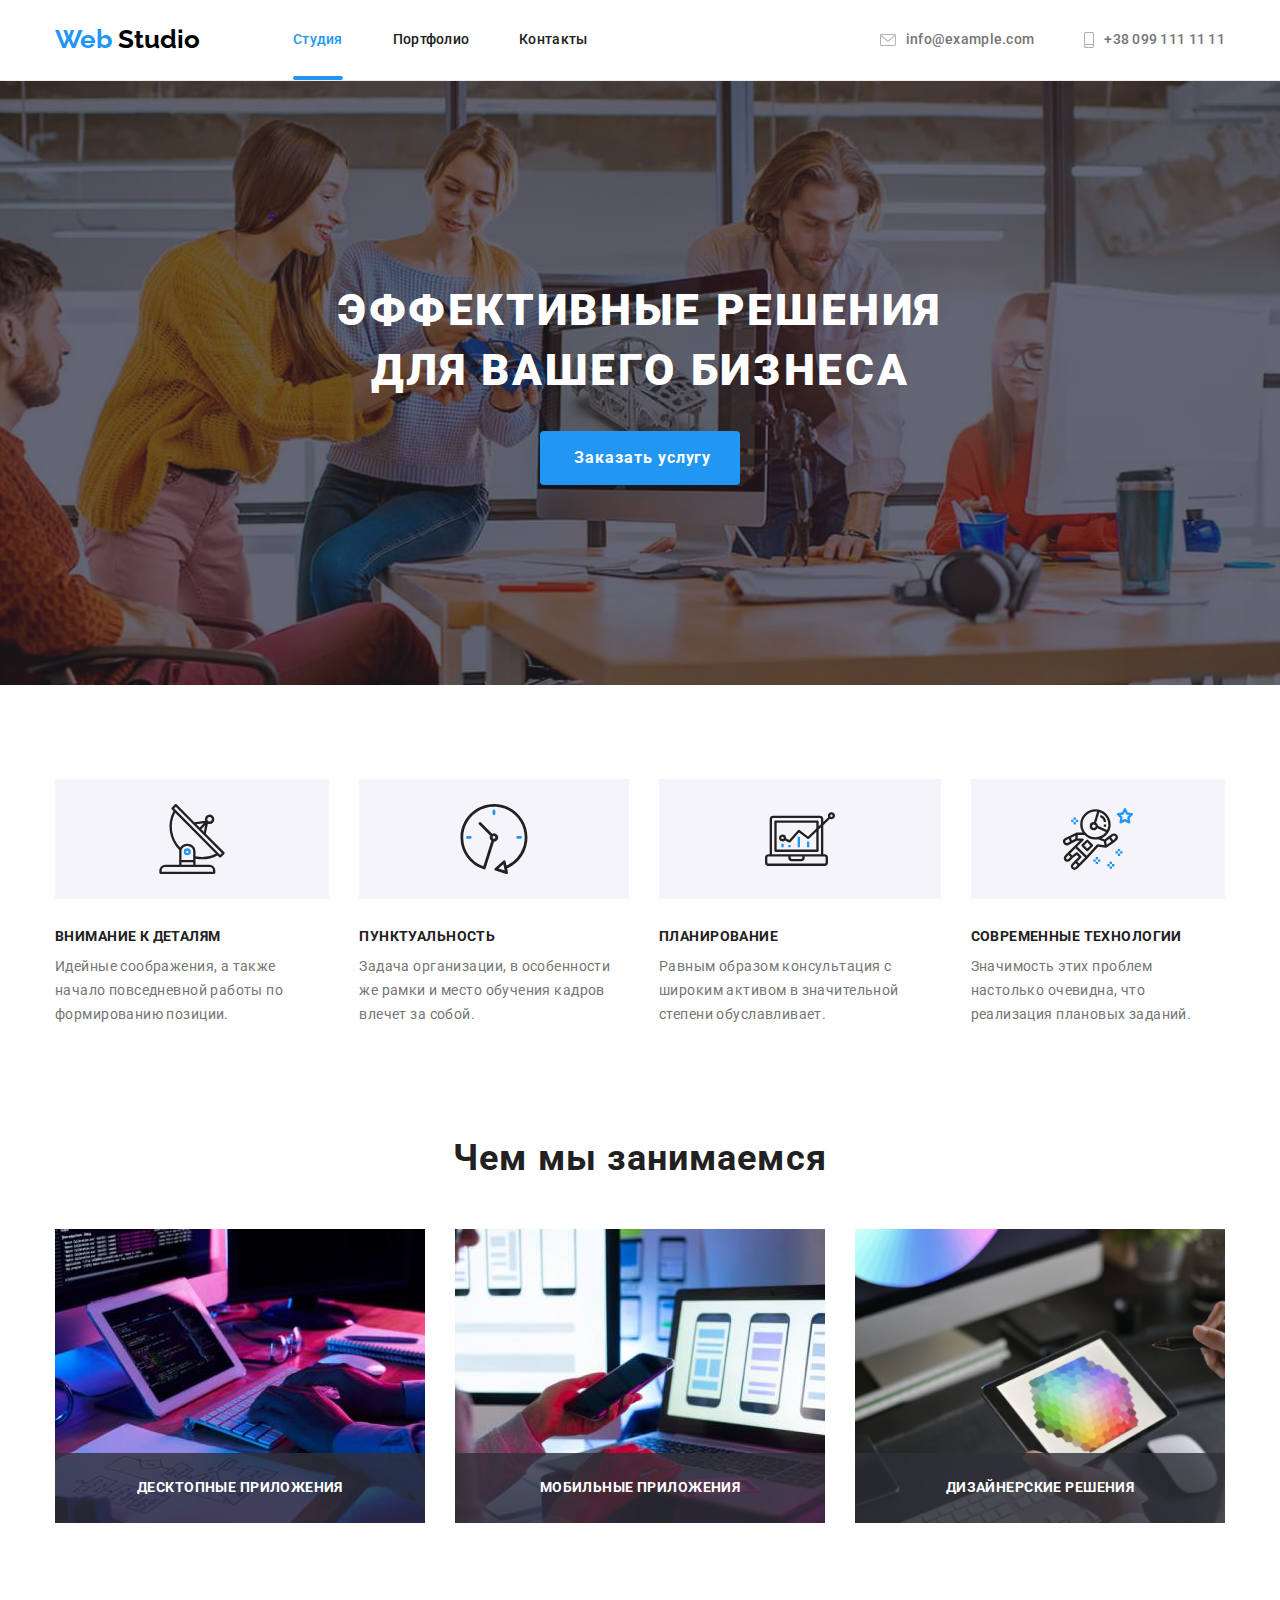
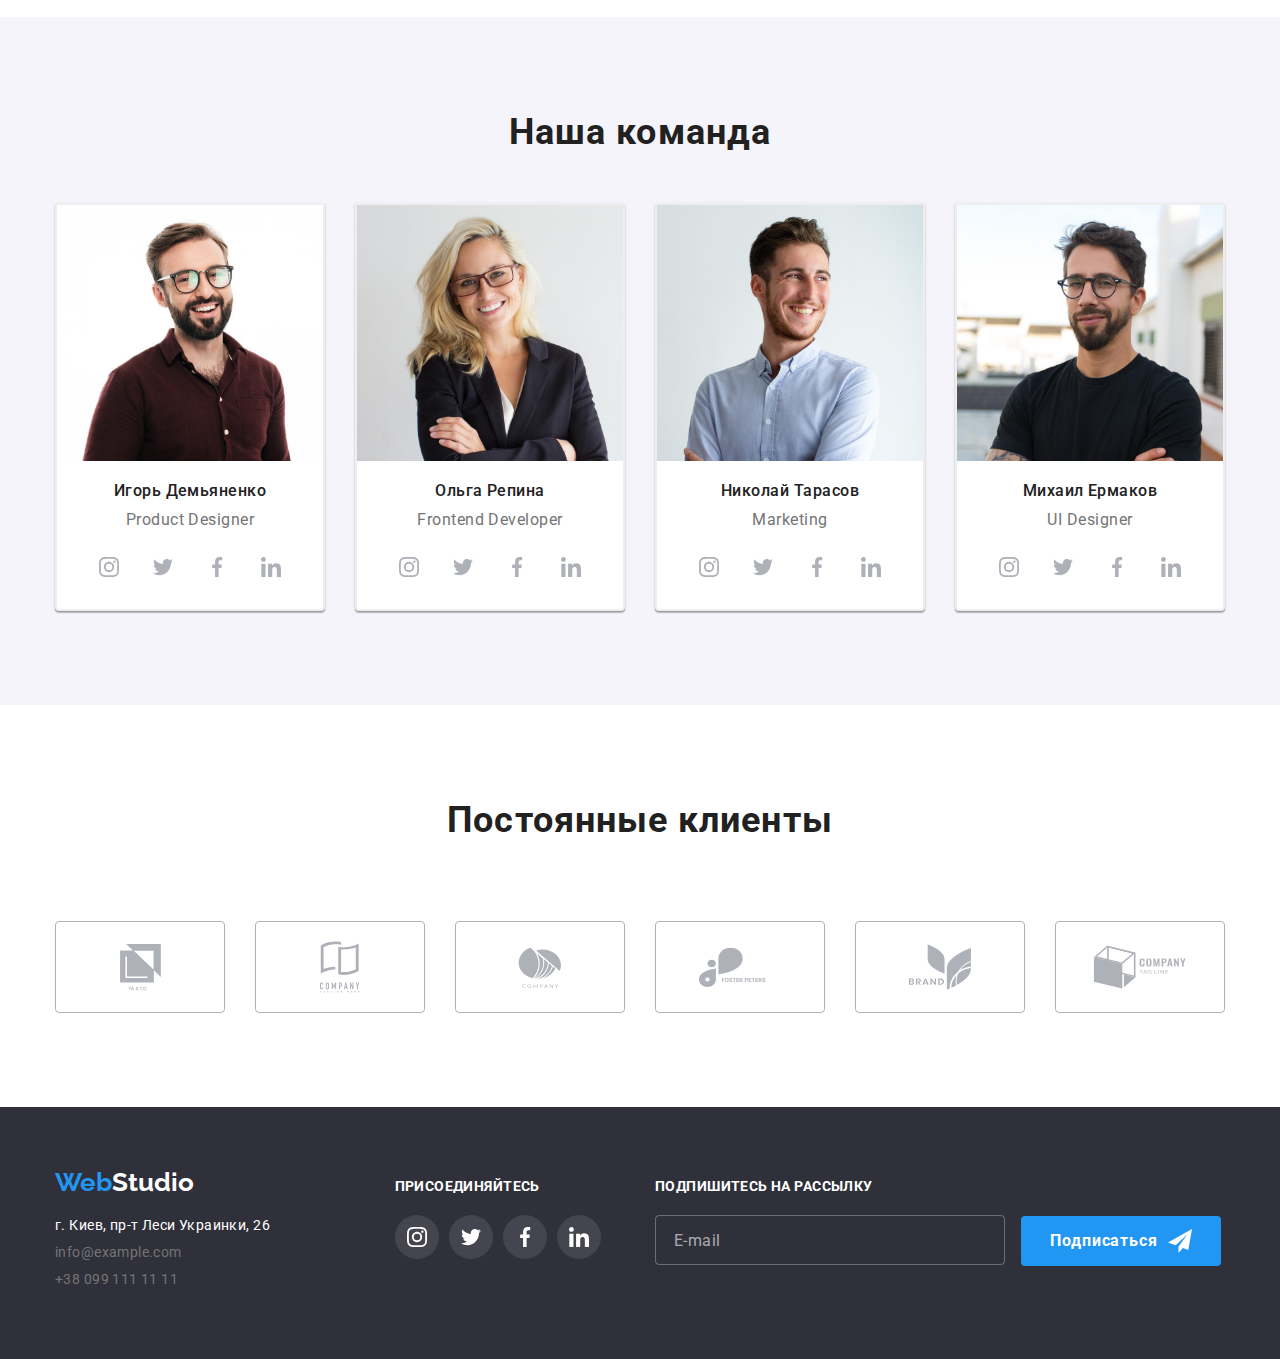
==== index.html @ f2a445c8 "подписка" ====
<!DOCTYPE html>
<html lang="ru">
<head>
    <meta charset="UTF-8">
    <meta http-equiv="X-UA-Compatible" content="IE=edge">
    <meta name="viewport" content="width=device-width, initial-scale=1.0">
    <title>WebStudiо</title>
    <link href="https://fonts.googleapis.com/css2?family=Raleway:wght@700&family=Roboto:wght@400;500;700;900&display=swap"
    rel="stylesheet">
    <link rel="stylesheet" href="https://cdnjs.cloudflare.com/ajax/libs/modern-normalize/1.0.0/modern-normalize.min.css">
    <link rel="stylesheet" href="css/style.css">
</head>

<body>
  <!--шапка сторінки--> 
    <header>
        <div class="container logo-nav">
            <a class="logo" href="index.html">Web <span class="logo-header">Studio</span></a>
            <!--навігація на інші сторінки-->
            <div class="nav header">
                <ul class="site-nav">
                    <li class="item"><a href="index.html" class="link-nav link current">Студия</a></li> 
                    <li class="item"><a href="portfolio.html" class="link-nav link">Портфолио</a></li> 
                    <li class="item"><a href="Контакты" class="link-nav link ">Контакты</a></li> 
                </ul>
            </div>
            <div class="contact-header">
                <ul class="site-nav contact-header">
                    <li class="item-contact"><a class="link-contact" href="mailto:info@example.com" >
                        <svg class="icon-envelope" width="16" height="12">
                            <use class="envelope" href="./images/icons.svg#icon-envelope"></use>
                        </svg>
                        info@example.com</a></li>
                    <li class="item-contact"><a class="link-contact" href="tel:+380991111111">
                        <svg class="icon-smartphone" width="10" height="16">
                            <use href="./images/icons.svg#icon-smartphone"></use>
                        </svg>+38 099 111 11 11</a></li>
                </ul>
            </div>
        </div>
  </header> 
  <!--унікальний контент-->
  <main>
        <section class="main">
            <div class="container">
                <h1 class="title">Эффективные решения для вашего бизнеса</h1>
                <button data-modal-open type="button" class="stydio-button pointer">Заказать услугу</button>
            </div>
                        
        </section> 
        <!--особливості компанії-->
        <section class="peculiarity-section">
            <div class="container" >
                <h2 hidden>скрытый заголовок</h2>
                <ul class="list">
                    <li class="list-item antena">
                        <h3 class="peculiarity">Внимание к деталям</h3>
                        <p class="about-peculiarity">Идейные соображения, а также начало повседневной работы по формированию позиции.
                        </p>
                    </li>
                    <li class="list-item clock">
                        <h3 class="peculiarity">Пунктуальность</h3>
                        <p class="about-peculiarity">Задача организации, в особенности же рамки и место обучения кадров влечет за собой.
                        </p>
                    </li>
                    <li class="list-item diagram">
                        <h3 class="peculiarity">Планирование</h3>
                        <p class="about-peculiarity">Равным образом консультация с широким активом в значительной степени обуславливает.
                        </p>
                    </li>
                    <li class="list-item">
                        <h3 class="peculiarity astronaut"> Современные технологии</h3>
                        <p class="about-peculiarity">Значимость этих проблем настолько очевидна, что реализация плановых заданий.</p>
                    </li>
                </ul>
            </div>
            
        </section>
        <section class="visualization-section">
            <div class="container">
                <h2 class="main-title">Чем мы занимаемся</h2>
                <ul class="visualization">
                    <li class="visualization-item"><img src="images/1.jpg" alt="Мужчина набирает код на клавиатуре" width="350">
                        <div class="visualization-item-text">
                            <p class="vit">десктопные приложения</p>
                        </div>
                    </li>
                    <li class="visualization-item"><img src="images/2.jpg" alt="Женщина тестирует мобильное приложение" width="350">
                        <div class="visualization-item-text">
                            <p class="vit">мобильные приложения</p>
                        </div>
                    </li>
                    <li class="visualization-item"><img src="images/3.png" alt="Палитра цветов на планшете" width="350">
                        <div class="visualization-item-text">
                            <p class="vit">дизайнерские решения</p>
                        </div>
                    </li>
                </ul>
            </div>
            
        </section>
        <!--інфо про команду-->
            <section class="user">
                <div class="container">
                    <h2 class="main-title">Наша команда</h2>
                    <ul class="user-block">
                        <li class="user-item">
                            <img src="images/4.jpg" alt="foto Игоря Демьяненко" width="270">
                            <div class="studio-card">
                                <h3>Игорь Демьяненко</h3>
                                <p>Product Designer</p>

                                <ul class="social-icons">
                                    <li class="social-icons-item">
                                        <a href="" class="social-icons-link" target="_blank" rel="noopener noreferrer">
                                            <svg class="icon">
                                                <use href="./images/icons.svg#icon-instagram"></use>
                                            </svg>
                                        </a>
                                    </li>
                                    <li class="social-icons-item">
                                        <a href="" class="social-icons-link" target="_blank" rel="noopener noreferrer">
                                            <svg class="icon">
                                                <use href="./images/icons.svg#icon-twitter"></use>
                                            </svg>
                                        </a>
                                    </li>
                                    <li class="social-icons-item">
                                        <a href="" class="social-icons-link" target="_blank" rel="noopener noreferrer">
                                            <svg class="icon">
                                                <use href="./images/icons.svg#icon-facebook"></use>
                                            </svg>
                                        </a>
                                    </li>
                                    <li class="social-icons-item">
                                        <a href="" class="social-icons-link" target="_blank" rel="noopener noreferrer">
                                            <svg class="icon">
                                                <use href="./images/icons.svg#icon-linkedin"></use>
                                            </svg>
                                        </a>
                                    </li>
                                </ul>


                            </div>
                    
                        </li>
                        <li class="user-item">
                            <img src="images/5.jpg" alt="foto Ольги Репиной" width="270">
                            <div class="studio-card">
                                <h3>Ольга Репина</h3>
                                <p>Frontend Developer</p>
                                <ul class="social-icons">
                                    <li class="social-icons-item">
                                        <a href="" class="social-icons-link" target="_blank" rel="noopener noreferrer">
                                            <svg class="icon">
                                                <use href="./images/icons.svg#icon-instagram"></use>
                                            </svg>
                                        </a>
                                    </li>
                                    <li class="social-icons-item">
                                        <a href="" class="social-icons-link" target="_blank" rel="noopener noreferrer">
                                            <svg class="icon">
                                                <use href="./images/icons.svg#icon-twitter"></use>
                                            </svg>
                                        </a>
                                    </li>
                                    <li class="social-icons-item">
                                        <a href="" class="social-icons-link" target="_blank" rel="noopener noreferrer">
                                            <svg class="icon">
                                                <use href="./images/icons.svg#icon-facebook"></use>
                                            </svg>
                                        </a>
                                    </li>
                                    <li class="social-icons-item">
                                        <a href="" class="social-icons-link" target="_blank" rel="noopener noreferrer">
                                            <svg class="icon">
                                                <use href="./images/icons.svg#icon-linkedin"></use>
                                            </svg>
                                        </a>
                                    </li>
                                </ul>
                            </div>
                    
                        </li>
                        <li class="user-item">
                            <img src="images/6.jpg" alt="foto Николая Тарасова" width="270">
                            <div class="studio-card">
                                <h3>Николай Тарасов</h3>
                                <p>Marketing</p>
                                <ul class="social-icons">
                                    <li class="social-icons-item">
                                        <a href="" class="social-icons-link" target="_blank" rel="noopener noreferrer">
                                            <svg class="icon">
                                                <use href="./images/icons.svg#icon-instagram"></use>
                                            </svg>
                                        </a>
                                    </li>
                                    <li class="social-icons-item">
                                        <a href="" class="social-icons-link" target="_blank" rel="noopener noreferrer">
                                            <svg class="icon">
                                                <use href="./images/icons.svg#icon-twitter"></use>
                                            </svg>
                                        </a>
                                    </li>
                                    <li class="social-icons-item">
                                        <a href="" class="social-icons-link" target="_blank" rel="noopener noreferrer">
                                            <svg class="icon">
                                                <use href="./images/icons.svg#icon-facebook"></use>
                                            </svg>
                                        </a>
                                    </li>
                                    <li class="social-icons-item">
                                        <a href="" class="social-icons-link" target="_blank" rel="noopener noreferrer">
                                            <svg class="icon">
                                                <use href="./images/icons.svg#icon-linkedin"></use>
                                            </svg>
                                        </a>
                                    </li>
                                </ul>
                            </div>
                    
                        </li>
                        <li class="user-item">
                            <img src="images/7.jpg" alt="foto Михаила Ермакова" width="270">
                            <div class="studio-card">
                                <h3>Михаил Ермаков</h3>
                                <p>UI Designer</p>
                                <ul class="social-icons">
                                    <li class="social-icons-item">
                                        <a href="" class="social-icons-link" target="_blank" rel="noopener noreferrer">
                                            <svg class="icon">
                                                <use href="./images/icons.svg#icon-instagram"></use>
                                            </svg>
                                        </a>
                                    </li>
                                    <li class="social-icons-item">
                                        <a href="" class="social-icons-link" target="_blank" rel="noopener noreferrer">
                                            <svg class="icon">
                                                <use href="./images/icons.svg#icon-twitter"></use>
                                            </svg>
                                        </a>
                                    </li>
                                    <li class="social-icons-item">
                                        <a href="" class="social-icons-link" target="_blank" rel="noopener noreferrer">
                                            <svg class="icon">
                                                <use href="./images/icons.svg#icon-facebook"></use>
                                            </svg>
                                        </a>
                                    </li>
                                    <li class="social-icons-item">
                                        <a href="" class="social-icons-link" target="_blank" rel="noopener noreferrer">
                                            <svg class="icon">
                                                <use href="./images/icons.svg#icon-linkedin"></use>
                                            </svg>
                                        </a>
                                    </li>
                                </ul>
                            </div>
                    
                        </li>
                    </ul>
                </div>
                    
            </section>
            <section class="client">
                <div class="container">
                    <h2 class="main-title">Постоянные клиенты</h2>
                    <ul class="company">
                        <li class="company-item">
                            <a href="" class="company-link" target="_blank" rel="noopener noreferrer">
                                <svg class="client-icon" width="41px" height="46.7px" >
                                    <use class="company-icon" href="./images/icons.svg#icon-yaco"></use>
                                </svg>
                            </a>
                        </li>
                        <li class="company-item">
                            <a class="company-link" href="" target="_blank" rel="noopener noreferrer">
                                <svg class="client-icon" width="40px" height="52px">
                                    <use class="company-icon" href="./images/icons.svg#icon-tagline-here"></use>
                                </svg>
                            </a>
                        </li>
                        <li class="company-item">
                            <a class="company-link"  href="" target="_blank" rel="noopener noreferrer">
                                <svg class="client-icon" width="43.46px" height="41.18px">
                                    <use class="company-icon" href="./images/icons.svg#icon-company"></use>
                                </svg>
                            </a>
                        </li>
                        <li class="company-item">
                            <a class="company-link" href="" target="_blank" rel="noopener noreferrer">
                                <svg class="client-icon" width="84.44px" height="40.62px">
                                    <use class="company-icon"  href="./images/icons.svg#icon-foster-peters"></use>
                                </svg>
                            </a>
                        </li>
                        <li class="company-item">
                            <a class="company-link" href="" target="_blank" rel="noopener noreferrer">
                                <svg class="client-icon" width="62.54px" height="60px">
                                    <use class="company-icon" href="./images/icons.svg#icon-brand"></use>
                                </svg>
                            </a>
                        </li>
                        <li class="company-item">
                            <a class="company-link" href="" target="_blank" rel="noopener noreferrer">
                                <svg class="client-icon" width="93.79px" height="43.93px">
                                    <use class="company-icon" href="./images/icons.svg#icon-tagline"></use>
                                </svg>
                            </a>
                        </li>
                    </ul>
                </div>
            </section>
    </main>
  <!--підвал-->
    <footer>  
        <div class="container footer">
            <div class="card-footer">
                <a class="logo-basement" href="index.html">Web<span class="logo-footer">Studio</span></a>
                  <address class="site-nav">
                    <div class="adress">
                        <p class="link-footer link-adress">г. Киев, пр-т Леси Украинки, 26</p>
                        <ul class="footer-contact">
                            <li class="contact"><a class="link-footer" href="mailto:info@example.com">info@example.com</a></li>
                            <li class="contact"><a class="link-footer" href="tel:+380991111111">+38 099 111 11 11</a></li>
                         </ul>
                    </div>

                </address>
            </div>
                
                <div class="social">
                    <p class="footer-list">Присоединяйтесь</p>
                    <ul class="social-icons-footer">
                        <li class="social-icons-footer">
                            <a href="" class="social-icons-link-footer" target="_blank" rel="noopener noreferrer">
                                <svg class="icon-footer">
                                    <use href="./images/icons.svg#icon-instagram"></use>
                                </svg>
                            </a>
                        </li>
                        <li class="social-icons-footer">
                            <a href="" class="social-icons-link-footer" target="_blank" rel="noopener noreferrer">
                                <svg class="icon-footer">
                                    <use href="./images/icons.svg#icon-twitter"></use>
                                </svg>
                            </a>
                        </li>
                        <li class="social-icons-footer">
                            <a href="" class="social-icons-link-footer" target="_blank" rel="noopener noreferrer">
                                <svg class="icon-footer">
                                    <use href="./images/icons.svg#icon-facebook"></use>
                                </svg>
                            </a>
                        </li>
                        <li class="social-icons-footer">
                            <a href="" class="social-icons-link-footer" target="_blank" rel="noopener noreferrer">
                                <svg class="icon-footer">
                                    <use href="./images/icons.svg#icon-linkedin"></use>
                                </svg>
                            </a>
                        </li>
                    </ul>
                </div>
                <div class="subscription">
                    <form class="footer-form">
                        <p class="footer-list">Подпишитесь на рассылку</p>
                        <label class="footer-label label">
                            <input class="footer-input" type="email" name="email" placeholder="E-mail">
                        </label>
                        <button class="footer-submit-btn btn" type="submit">Подписаться
                            <svg class="footer-icon-send" width="24px" height="24px">
                                <use href="./images/icons.svg#icon-send"></use>
                            </svg>
                        </button>
                    </form>
                </div>
        </div>
  </footer>
    <div class="backdrop is-hidden" data-modal>
        <div class="modal">
            <button class="modal-close-btn" type="button" data-modal-close>
                <svg class="close-icon" width="11px" height="11px">
                    <use href="./images/close.svg#Vector (1)">
                </use>
                </svg>
            </button>
            <p class="modal-text">Оставьте свои данные, мы вам перезвоним</p>
            <form class="modal-form">
                <div class="modal-label label">Имя
                    <label class="modal-input-form">
                        <input class="modal-input" type="text" name="name">
                        <svg class="modal-icon" width="18px" height="18px">
                            <use href="./images/icons.svg#person"></use>
                        </svg>
                    </label>
                </div>
                <div class="modal-label label">Телефон
                    <label class="modal-input-form">
                        <input class="modal-input" type="tel" name="phone">
                        <svg class="modal-icon" width="18px" height="18px">
                            <use href="./images/icons.svg#phone"></use>
                        </svg>
                    </label>
                </div>
                <div class="modal-label label">Почта
                    <label class="modal-input-form">
                        <input class="modal-input" type="email" name="mail">
                        <svg class="modal-icon" width="18px" height="18px">
                            <use href="./images/icons.svg#email"></use>
                        </svg>
                    </label>
                </div>
                <div class="modal-label label">Комментарий
                    <label class="modal-input-form">
                        <textarea class="modal-input" name="comments" rows="10" placeholder="Введите текст"></textarea>
                    </label>
                </div>
                <div class="modal-checkbox-label label">
                    <label class="modal-checkbox-form">
                        <input class="modal-checkbox" type="checkbox" name="modal-checkbox">
                        <svg class="modal-icon-checkbox" width="16px" height="15px">
                            <use href="./images/icons.svg#icon-checkbox"></use>
                        </svg>
                        <span class="modal-checkbox-text text">Соглашаюсь с рассылкой и принимаю &thinsp;</span><a
                            class="modal-checkbox-link" href="">Условия договора</a>
                    </label>
                </div>
                <button class="modal-submit-btn btn" type="submit">Отправить</button>
            </form>
        </div>
    </div>
    <script src="./js/modal.js"></script>
</body>
</html>
---- css/style.css ----
:root {
  --text-color: #757575;
  --logo-color: #2196f3;
  --list-color: #ffffff;
  --title-color: #2f303a;
  --peculiarity-color: #212121;
  --user-color: #f5f4fa;

  --animation: 250ms ease-in;

  --time-transition: cubic-bezier(0.4, 0, 0.2, 1);
}
*,
*::before,
*::after {
  box-sizing: border-box;
}
body {
  background: var(--list-color);
  font-family: Roboto, sans-serif;
}
.container {
  width: 1200px;
  padding-left: 15px;
  padding-right: 15px;
  margin-left: auto;
  margin-right: auto;
}
header {
  border-bottom: 1px solid#ECECEC;
}
.logo-nav {
  display: flex;
}
.logo {
  padding-top: 24px;
  padding-bottom: 25px;
  width: 145px;
  font-weight: bold;
  font-size: 26px;
  line-height: 1.19;
  font-family: Raleway;
  color: var(--logo-color);
}
.logo-basement {
  display: inline-block;
  margin-bottom: 20px;
  width: 145px;
  font-weight: bold;
  font-size: 26px;
  line-height: 1.19;
  font-family: Raleway;
}
.logo-footer {
  color: var(--list-color);
}
.logo-header {
  color: #000;
}
/*навигация по сайту*/
a {
  text-decoration: none;
  color: var(--logo-color);
}
a:active,
a:visited {
  color: var(--logo-color, #2196f3);
}
.nav {
  display: inline-flex;
  flex-direction: row;
}
.link-nav.current::after {
  content: '';
  position: absolute;
  bottom: 0;
  left: 0;

  width: 100%;
  height: 4px;
  background-color: var(--logo-color);
  border-radius: 2px;
}
.icon-envelope,
.icon-smartphone {
  display: inline-flex;
  fill: #afb1b8;
  transition: fill 250ms var(--time-transition);
}
.link-contact .icon-envelope {
  width: 16px;
  height: 12px;
  margin-right: 10px;
}
.item-contact .icon-envelope {
  align-items: center;
}
.link-contact .icon-smartphone {
  margin-right: 10px;
}
.contact-header {
  display: inline-flex;
  justify-self: flex-end;
  margin-left: auto;
}
.link-contact:hover .icon-envelope,
.link-contact:focus .icon-envelope {
  fill: var(--logo-color);
}
.link-contact:hover .icon-smartphone,
.link-contact:focus .icon-smartphone {
  fill: var(--logo-color);
}
.site-nav {
  display: flex;
  flex-direction: row;
  align-items: center;
  padding-left: 0;
  margin-left: auto;
  margin-right: auto;
}
.site-nav .contact:not(:last-child) {
  margin-right: 50px;
}
.site-nav .item-contact {
  justify-content: flex-end;
  margin-left: auto;
}
.site-nav .item:not(:last-child) {
  margin-right: 50px;
  position: relative;
}
.site-nav .item:first-child {
  margin-left: 93px;
  position: relative;
}
.site-nav .item-contact:not(:last-child) {
  margin-right: 50px;
  margin-left: auto;
}
.contact:not(:last-child) {
  margin-right: 50px;
  margin-left: auto;
}
.contact-header {
  float: right;
}
.site-nav .link-nav,
.link-contact {
  display: flex;
  padding-top: 32px;
  padding-bottom: 32px;
  font-style: normal;
  text-decoration: none;
  font-weight: 500;
  font-size: 14px;
  line-height: 1.14;
  letter-spacing: 0.02em;
  align-items: center;
  transition: color 250ms var(--time-transition);
}
.site-nav .link-nav {
  color: var(--peculiarity-color);
}
.site-nav .link-contact {
  color: var(--text-color);
  transition: color 250ms var(--time-transition);
}
.site-nav .link-nav:hover,
.site-nav .link-nav:focus {
  color: var(--logo-color, #2196f3);
}
.site-nav .link-contact:hover,
.site-nav .link-contact:focus {
  color: var(--logo-color, #2196f3);
}
.site-nav .link-nav.current {
  color: var(--logo-color, #2196f3);
}
/*курсор для кнопок и ссылок*/
.pointer {
  cursor: pointer;
  width: 200px;
  left: 700px;
  top: 430px;
}
/*Эффективные решения для вашего бизнеса*/
.main {
  margin-top: 0;
  margin-bottom: 0;
  margin-left: auto;
  margin-right: auto;
  background: var(--title-color, #2f303a);
  padding: 200px 0;
  text-align: center;
  max-width: 1600px;
  background-image: linear-gradient(
      to right,
      rgba(47, 48, 58, 0.4),
      rgba(47, 48, 58, 0.4)
    ),
    url(../images/фон.jpg);
  background-position: center;
  background-repeat: no-repeat;
  background-size: cover;
}
.title {
  margin: auto;
  margin-bottom: 30px;
  font-weight: 900;
  font-size: 44px;
  line-height: 1.36;
  color: var(--list-color, white);
  width: 696px;
  height: 120px;
  letter-spacing: 0.06em;
  text-align: center;
  text-transform: uppercase;
}
/* Button */
.stydio-button {
  font-weight: bold;
  font-size: 16px;
  line-height: 1.87;
  letter-spacing: 0.06em;
  color: var(--list-color);
  background-color: var(--logo-color);
  font-family: inherit;
  align-items: center;
  text-align: center;
  white-space: nowrap;
}
.section {
  padding-top: 94px;
  padding-bottom: 94px;
}
.portfolio-button .element {
  flex-direction: column;
  font-weight: 500;
  font-size: 16px;
  line-height: 1.6;
  text-align: center;
  letter-spacing: 0.03em;

  transition: color 250ms var(--time-transition),
    background-color 250ms var(--time-transition);
}
.portfolio-button {
  display: flex;
  justify-content: center;
  margin-left: auto;
  margin-right: auto;
  margin-bottom: 50px;
  padding-left: 0;
}
.portfolio-button .element-all {
  background-color: #2196f3;
  color: #fff;
  box-shadow: 0px 3px 1px rgba(0, 0, 0, 0.1), 0px 1px 2px rgba(0, 0, 0, 0.08),
    0px 2px 2px rgba(0, 0, 0, 0.12);
}
.item-button .element-all {
  background-color: #2196f3 currentColor;
}
.portfolio-button .element:not(:last-child) {
  margin-right: 8px;
}
.portfolio-button .item-button:not(:last-child) {
  margin-right: 8px;
}
.portfolio-button .element:focus,
.portfolio-button .element:hover {
  background: var(--logo-color);
  border-radius: 4px;
  color: var(--list-color);
  box-shadow: 0px 3px 1px rgba(0, 0, 0, 0.1), 0px 1px 2px rgba(0, 0, 0, 0.08),
    0px 2px 2px rgba(0, 0, 0, 0.12);
}
/* Особенности */
.peculiarity-section {
  padding-top: 94px;
  padding-bottom: 94px;
}
.list .list-item:not(:last-child) {
  margin-right: 30px;
}
.list {
  display: flex;
  padding-left: 0;
}
.antena::before {
  content: '';
  display: block;
  height: 120px;
  background-image: url(../images/icon/antenna.svg);
  background-size: 70px;
  background-repeat: no-repeat;
  background-position: center;
  background-color: #f5f4fa;
  margin-bottom: 30px;
}
.clock::before {
  content: '';
  display: block;
  height: 120px;
  background-image: url(../images/icon/clock.svg);
  background-size: 70px;
  background-repeat: no-repeat;
  background-position: center;
  background-color: #f5f4fa;
  margin-bottom: 30px;
}
.diagram::before {
  content: '';
  display: block;
  height: 120px;
  background-image: url(../images/icon/diagram.svg);
  background-size: 70px;
  background-repeat: no-repeat;
  background-position: center;
  background-color: #f5f4fa;
  margin-bottom: 30px;
}
.astronaut::before {
  content: '';
  display: block;
  height: 120px;
  background-image: url(../images/icon/astronaut.svg);
  background-size: 70px;
  background-repeat: no-repeat;
  background-position: center;
  background-color: #f5f4fa;
  margin-bottom: 30px;
}
.peculiarity {
  font-family: Roboto;
  font-style: normal;
  font-weight: bold;
  font-size: 14px;
  line-height: 1.14;
  color: var(--peculiarity-color, #212121);
  text-transform: uppercase;
  margin-bottom: 10px;
  letter-spacing: 0.03em;
}
.about-peculiarity {
  font-style: normal;
  font-weight: normal;
  font-size: 14px;
  line-height: 1.71;
  letter-spacing: 0.03em;
}
.visualization-section {
  padding-bottom: 94px;
}
.visualization {
  display: flex;
  padding-left: 0;
}
.visualization-item {
  position: relative;
  width: 370px;
  height: 294px;
}
.visualization .visualization-item:not(:last-child) {
  margin-right: 30px;
}
.visualization-item-text {
  position: absolute;
  top: 100%;
  transform: translateY(-100%);

  width: 370px;
  height: 70px;
  display: flex;
  align-items: center;
  justify-content: center;

  background-color: rgba(47, 48, 58, 0.8);
}
.visualization-item-text .vit {
  color: var(--list-color);
  margin-bottom: 0;
  font-weight: bold;
  font-size: 14px;
  line-height: 1.14;
  letter-spacing: 0.03em;
  text-transform: uppercase;
}
.user {
  background: var(--user-color, #f5f4fa);
  padding-bottom: 94px;
  padding-top: 94px;
  margin-left: auto;
  margin-right: auto;
}
.studio-card {
  padding: 20px 24px;
  text-align: center;
}
.main-title {
  margin-bottom: 50px;
  font-weight: bold;
  font-size: 36px;
  line-height: 1.17;
  color: var(--peculiarity-color, #212121);
  text-align: center;
  letter-spacing: 0.03em;
}
.user-block {
  display: flex;
  width: 1200px;
  padding-left: 0;
}
.user-item {
  width: 270px;
  border-radius: 0px 0px 4px 4px;
  border: 2px solid #eeeeee;
  box-shadow: 0px 1px 3px rgba(0, 0, 0, 0.12), 0px 1px 1px rgba(0, 0, 0, 0.14),
    0px 2px 1px rgba(0, 0, 0, 0.2);
  background-color: var(--list-color);
}
.user-block .user-item:not(:last-child) {
  margin-right: 30px;
}
.social-icons .icon {
  width: 20px;
  height: 20px;
  fill: var(--text-color);
}
.social-icons {
  display: inline-flex;
  padding-left: 0;
}
.social-icons-link {
  display: flex;
  justify-content: center;
  align-items: center;
  width: 44px;
  height: 44px;
  border-radius: 50%;
  background-color: #fff;

  transition: fill 250ms var(--time-transition),
    background-color 250ms var(--time-transition);
}
.social-icons-item + .social-icons-item {
  margin-left: 10px;
}
.social-icons-link:hover .icon,
.social-icons-link:focus .icon {
  fill: var(--list-color);
}
.social-icons-link:hover,
.social-icons-link:focus {
  background-color: var(--logo-color);
}
.social-icons-link .icon {
  fill: #afb1b8;
}
.client {
  padding-top: 94px;
  padding-bottom: 94px;
}
.company {
  display: inline-flex;
  padding-left: 0;
  margin-left: -30px;
  margin-right: -30px;
}
.company-item {
  margin-top: 30px;
  margin-left: 30px;
  box-sizing: border-box;
}
.company-link {
  display: flex;
  justify-content: center;
  align-items: center;
  width: 170px;
  height: 92px;
  border: 1px solid #afb1b8;
  border-radius: 4px;
  flex-basis: calc((100% - 180px) / 6);

  transition: border 250ms var(--time-transition);
}
.company-link:hover,
.company-link:focus {
  border: 1px solid var(--logo-color);
}
.company-link:hover .company-icon,
.company-link:focus .company-icon {
  fill: var(--logo-color);
}
.company-link .company-icon {
  fill: #afb1b8;
  transition: fill 250ms var(--time-transition);
}
.gallery {
  display: flex;
  flex-wrap: wrap;

  padding-left: 0;
  width: 1200px;
  margin-top: -30px;
  margin-left: -30px;
}
.gallery-item {
  margin-top: 30px;
  margin-left: 30px;
  width: 370px;
  border-bottom-right-radius: 5px;
  border-bottom-left-radius: 5px;
  cursor: pointer;
  background-color: var(--list-color);
  flex-basis: calc((100% - 3 * 30px) / 3);
  border: 1px solid #eeeeee;

  transition: box-shadow 250ms var(--time-transition),
    color 250ms var(--time-transition),
    background-color 250ms var(--time-transition);
}
.gallery-item:hover {
  box-shadow: 0px 1px 1px rgba(0, 0, 0, 0.12), 0px 4px 4px rgba(0, 0, 0, 0.06),
    1px 4px 6px rgba(0, 0, 0, 0.16);
}
.gallery .gallery-item-link:focus {
  box-shadow: 0px 1px 1px rgba(0, 0, 0, 0.12), 0px 4px 4px rgba(0, 0, 0, 0.06),
    1px 4px 6px rgba(0, 0, 0, 0.16);
}
.gallery-item-link {
  display: block;
}
.gallery-item-text:hover .gallery-overlay,
.gallery-item-link:focus .gallery-overlay {
  transform: translateY(0);
}

.gallery-overlay {
  position: absolute;
  left: 0;
  top: 0;
  width: 100%;
  height: 100%;

  font-style: normal;
  font-weight: normal;
  font-size: 18px;
  line-height: 28px;
  letter-spacing: 0.03em;

  color: var(--list-color);
  background-color: rgba(33, 150, 243, 0.9);
  padding: 63px 24px;
  transform: translateY(101%);
  transition: var(--animation);
  transition-timing-function: var(--time-transition);
}
.gallery-item-text {
  position: relative;
  overflow: hidden;
}
.portfolio-card {
  border: 1px solid #eeeeee;
  border-radius: 5px;
  padding: 20px 24px;
}
.card-element {
  font-weight: bold;
  font-size: 18px;
  line-height: 2;
  letter-spacing: 0.06em;
}
.adress {
  margin-right: 70px;
}
.social-icons-footer .icon-footer {
  width: 20px;
  height: 20px;
  fill: var(--list-color);
}
.social-icons-footer {
  display: inline-flex;
  padding-left: 0;
  width: 206px;
  height: 44px;
}
.social-icons-link-footer {
  display: flex;
  justify-content: center;
  align-items: center;
  width: 44px;
  height: 44px;
  border-radius: 50%;
  background-color: rgba(255, 255, 255, 0.1);

  transition: background-color 250ms var(--time-transition),
    fill 250ms var(--time-transition);
}
.social-icons-footer + .social-icons-footer {
  margin-left: 10px;
}
.social-icons-link-footer:hover,
.social-icons-link-footer:focus {
  background-color: var(--logo-color);
}
.site-nav .link-footer {
  margin-bottom: 9px;
  font-style: normal;
  text-decoration: none;
  font-size: 14px;
  line-height: 1.14;
  color: var(--text-color);
  letter-spacing: 0.03em;

  transition: color 250ms var(--time-transition);
}
.site-nav .link-footer:hover,
.site-nav .link-footer:focus {
  color: var(--logo-color);
}
.sosial {
  width: 206px;
  height: 80px;
  display: inline-flex;
  flex-basis: calc((50% - 45px) / 2);
    
}
.card-footer {
  flex-basis: calc((50% - 45px) / 2);
  display: block;
}
.footer {
  display: flex;
  flex-direction: row;
  align-items: baseline;
  justify-content: space-between;
}
.footer-list {
  text-transform: uppercase;
  color: var(--list-color);
  font-weight: bold;
  font-size: 14px;
  line-height: 1.14;
  letter-spacing: 0.03em;
  margin-bottom: 20px;
}
.adress .link-adress {
  color: var(--list-color);
  white-space: nowrap;
}
.footer-contact {
  padding-left: 0;
}
.footer-contact .contact {
  margin-bottom: 9px;
}

.subscription {
  width: 570px;
  flex-basis: calc(50% - 15px);
  
}

.footer-input {
  height: 50px;
  width: 350px;
  margin: 0;
  background-color: transparent;
  border: 1px solid rgba(255, 255, 255, 0.3);
  border-radius: 4px;
}

.footer-input::placeholder {
  padding-left: 16px;

  font-size: 16px;
  line-height: 1.25;
  letter-spacing: 0.03em;

  color: rgba(255, 255, 255, 0.6);
}

.footer-submit-btn {
  margin-left: 12px;
  display: inline-flex;
  justify-content: center;
  align-items: center;
}

.footer-icon-send {
  margin-left: 10px;
  fill: var(--list-color);
}


img {
  display: block;
  width: 100%;
  height: auto;
}
h1 {
  margin-bottom: 0;
  text-align: center;
}
h2 {
  margin-top: 0;
  margin-bottom: 0;
}
h3 {
  margin-top: 0;
  margin-bottom: 10px;
  font-weight: 500;
  font-size: 16px;
  line-height: 1.19;
  color: var(--peculiarity-color, #212121);
  letter-spacing: 0.03em;
}
button {
  border-color: transparent;
  margin-top: 0;
  margin-bottom: 0;
  padding: 10px 32px;
  border-radius: 4px;
  text-align: center;
}
p {
  margin-top: 0;
  margin-bottom: 16px;
  font-weight: normal;
  font-size: 16px;
  line-height: 1.19;
  color: var(--text-color, #757575);
  letter-spacing: 0.03em;
}
address {
  font-style: normal;
}
ul {
  margin-top: 0;
  margin-bottom: 0;
  list-style: none;
  color: var(--peculiarity-color, #212121);
}

footer {
  padding-top: 60px;
  padding-bottom: 60px;
  margin-top: 0;
  background: var(--title-color, #2f303a);
  height: 252px;
}
.backdrop {
  position: fixed;
  top: 0;
  left: 0;
  width: 100%;
  height: 100%;
  background-color: rgba(0, 0, 0, 0.2);

  opacity: 1;
  transition: opacity 250ms var(--time-transition);
}

.is-hidden {
  opacity: 0;
  pointer-events: none;
}

.is-hidden .modal {
  transform: translate(-50%, -50%) scale(0);
}
.modal {
  position: fixed;
  width: 528px;
  height: 581px;
  top: 50%;
  left: 50%;

  background-color: var(--list-color);
  box-shadow: 0px 1px 3px rgba(0, 0, 0, 0.12), 0px 1px 1px rgba(0, 0, 0, 0.14),
    0px 2px 1px rgba(0, 0, 0, 0.2);
  border-radius: 4px;

  transform: translate(-50%, -50%) scale(1);
  transition: transform 250ms var(--time-transition);
}
.close-icon {
  position: absolute;
  top: 50%;
  left: 50%;
  transform: translate(-50%, -50%);
}
.modal-close-btn {
  position: absolute;
  width: 30px;
  height: 30px;
  right: 8px;
  top: 8px;
  cursor: pointer;
  background-color: var(--list-color);
  box-sizing: border-box;
  border: 1px solid rgba(0, 0, 0, 0.1);
  border-radius: 50%;
  padding: 0;
}

.modal-submit-btn {
  margin-top: 30px;
  margin-left: 124px;
  margin-right: 124px;
  margin-bottom: 40px;
}

.modal-submit-btn,
.footer-submit-btn {
  width: 200px;
  height: 50px;
  padding-top: 10px;
  padding-bottom: 10px;
  padding-left: 0;
  padding-right: 0;
  border: none;

  color: var(--list-color);
  font-weight: 700;
  font-size: 16px;
  line-height: 1.88;
  letter-spacing: 0.06em;
  cursor: pointer;

  background-color: var(--logo-color);
  border-radius: 4px;
}
.close-icon {
  fill: currentColor;
  position: absolute;
  top: 50%;
  left: 50%;
  transform: translate(-50%, -50%);
}

.modal-close-btn:focus,
.modal-close-btn:hover {
  color: var(--logo-color);
  outline: transparent;
}

.modal-form {
  padding-left: 40px;
  padding-right: 40px;
}

.modal-text {
  margin: 0;
  padding-top: 40px;
  padding-left: 40px;
  padding-right: 40px;
  margin-bottom: 12px;

  color: var(--peculiarity-color);
  font-weight: 700;
  font-size: 20px;
  line-height: 1.15;
  text-align: center;
  letter-spacing: 0.03em;
}

.modal-label {
  display: flex;
  flex-direction: column;
  margin-bottom: 10px;

  color: var(--text-color);
  font-weight: 400;
  font-size: 12px;
  line-height: 1.16;
  letter-spacing: 0.01em;
}
.modal-input-form {
  position: relative;
  margin-top: 4px;
}

.modal-input {
  width: 100%;
  padding-left: 30px;
  height: 40px;
  margin: 0;

  background-color: transparent;
  border: 1px solid rgba(33, 33, 33, 0.2);
  border-radius: 4px;

  transition: outline 250ms var(--time-transition),
  border 250ms var(--time-transition);
}

.modal-icon {
  position: absolute;
  top: 50%;
  left: 15px;
  transform: translateY(-50%);
  fill: #000;

  transition: fill 250ms var(--time-transition);
}

.modal-input:focus + .modal-icon {
  fill: var(--logo-color);
}
.modal-input:focus {
  outline: transparent;
  border: 1px solid var(--logo-color);
}
textarea.modal-input {
  resize: none;
  height: 120px;

  padding-top: 12px;
  padding-bottom: 12px;
  padding-left: 16px;
  padding-right: 16px;
}

.modal-input::placeholder {
  font-weight: 400;
  font-size: 12px;
  line-height: 1.16;
  letter-spacing: 0.01em;

  color: rgba(117, 117, 117, 0.5);
}

.modal-checkbox {
  -webkit-appearance: none;
  -moz-appearance: none;
  appearance: none;

}
.modal-checkbox-form {
  display: flex;
  align-items: center;
  justify-content: center;
}

.modal-checkbox-link {
  color: var(--logo-color);
}

.modal-icon-checkbox {
  margin-right: 7px;
  fill: transparent;

  background-color: transparent;
  border-radius: 2px;
  border: 2px solid #000;

  transition: background-color 250ms var(--time-transition),
  fill 250ms var(--time-transition),
  border 250ms var(--time-transition);
}

.modal-checkbox:focus +.modal-icon-checkbox{
  outline: 3px solid var(--logo-color);
}

.modal-checkbox:checked + .modal-icon-checkbox {
  background-color: var(--logo-color);
  fill: var(--list-color);
  border: transparent;
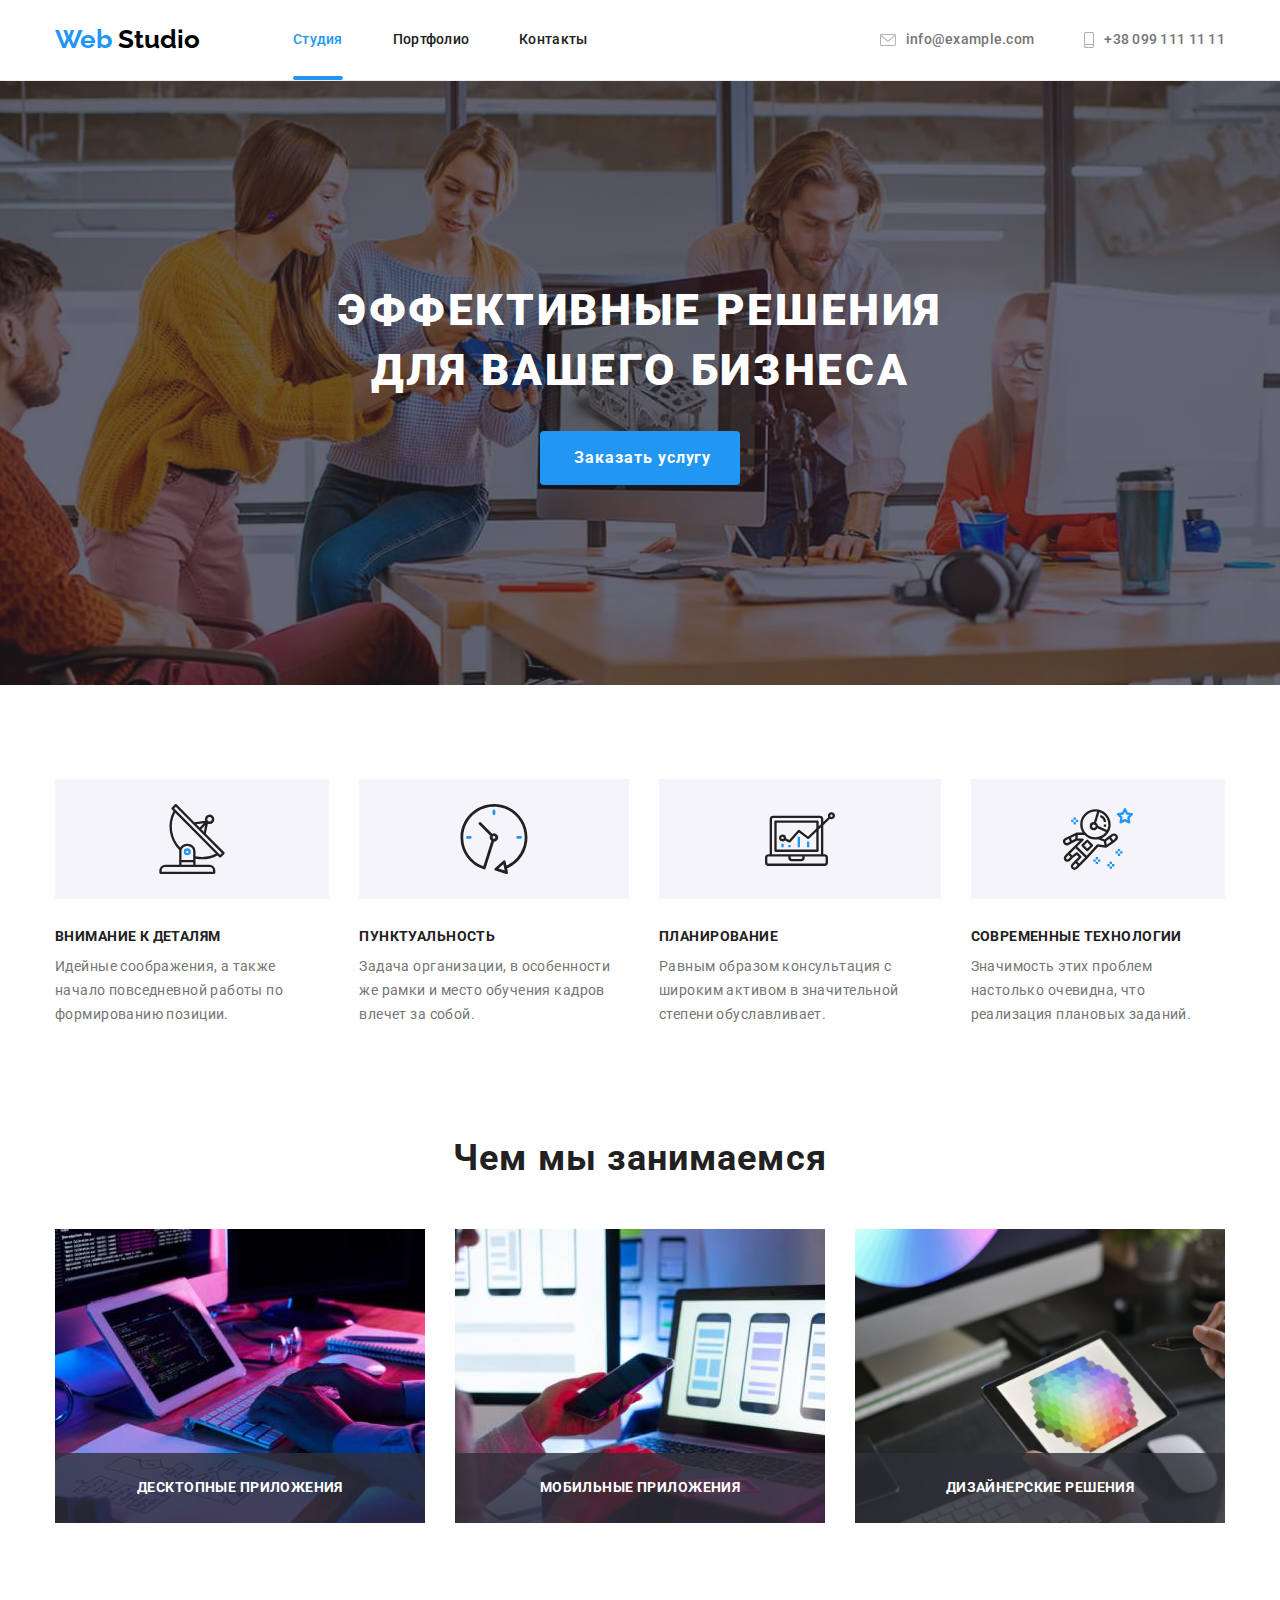
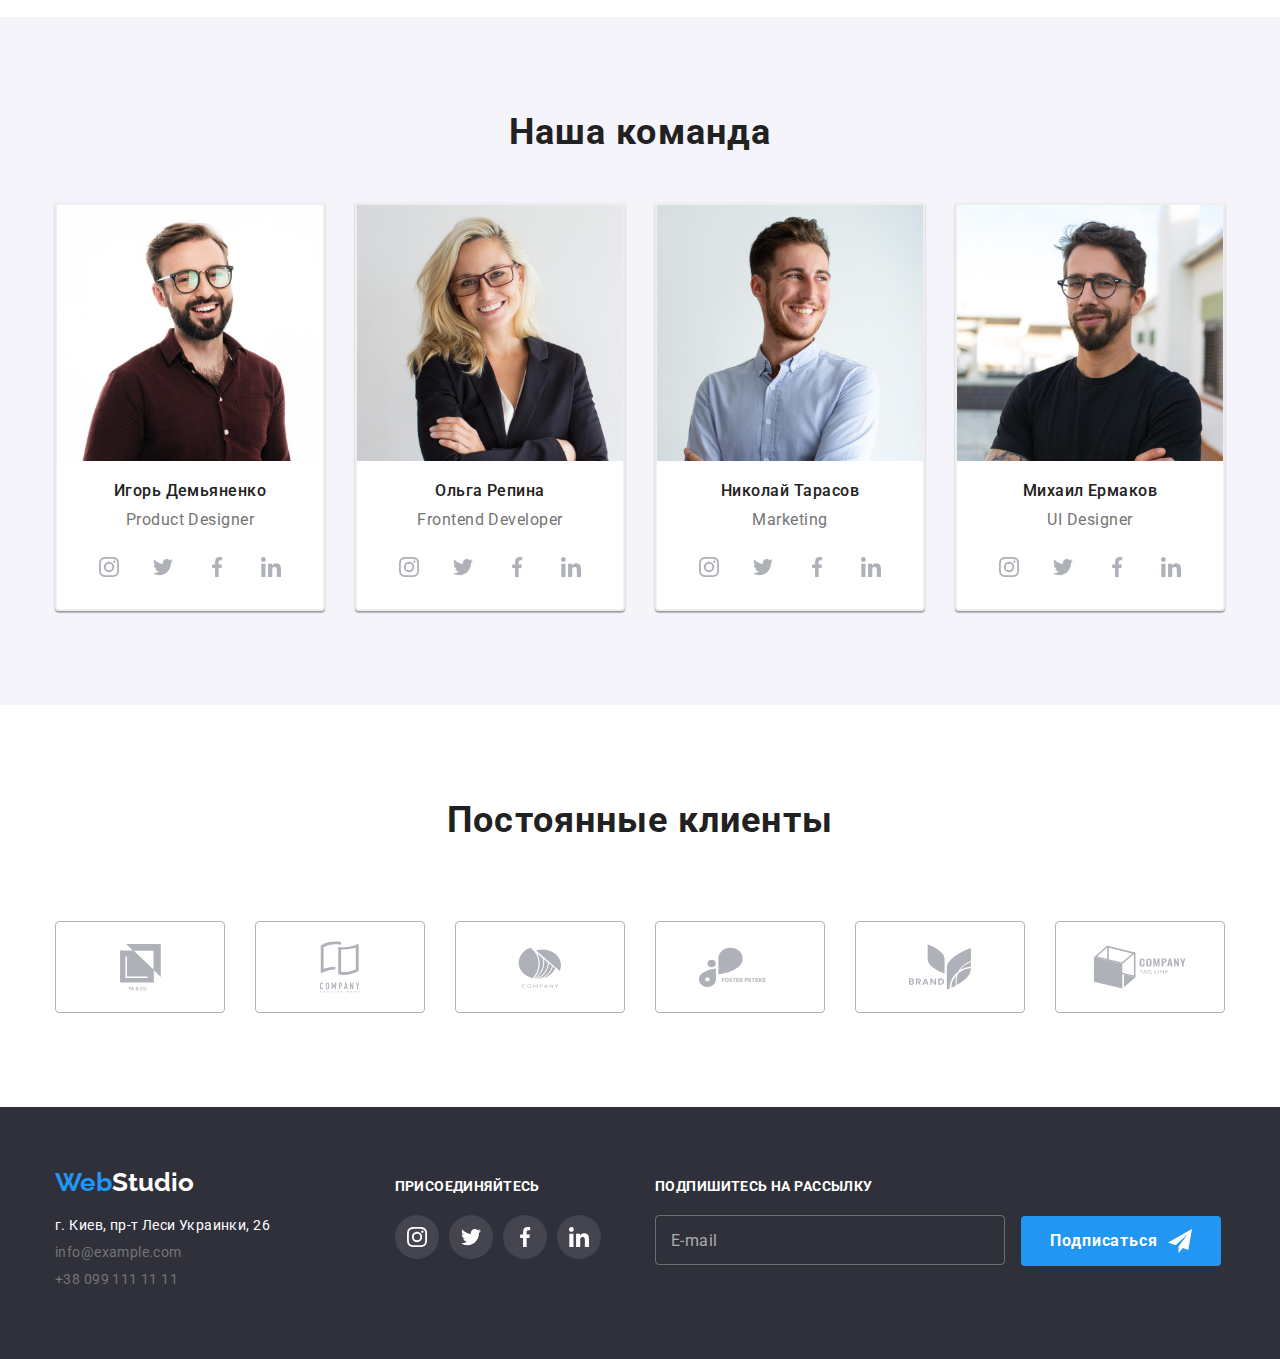
==== commit 762ec80b: "1" ====
--- a/index.html
+++ b/index.html
@@ -366,10 +366,10 @@
                 <div class="subscription">
                     <form class="footer-form">
                         <p class="footer-list">Подпишитесь на рассылку</p>
-                        <label class="footer-label label">
+                        <label class="footer-label">
                             <input class="footer-input" type="email" name="email" placeholder="E-mail">
                         </label>
-                        <button class="footer-submit-btn btn" type="submit">Подписаться
+                        <button class="footer-submit-btn" type="submit">Подписаться
                             <svg class="footer-icon-send" width="24px" height="24px">
                                 <use href="./images/icons.svg#icon-send"></use>
                             </svg>
@@ -382,52 +382,53 @@
         <div class="modal">
             <button class="modal-close-btn" type="button" data-modal-close>
                 <svg class="close-icon" width="11px" height="11px">
-                    <use href="./images/close.svg#Vector (1)">
+                    <use href="./images/icons.svg#close">
                 </use>
                 </svg>
             </button>
             <p class="modal-text">Оставьте свои данные, мы вам перезвоним</p>
             <form class="modal-form">
-                <div class="modal-label label">Имя
+                <div class="modal-label">Имя
                     <label class="modal-input-form">
                         <input class="modal-input" type="text" name="name">
-                        <svg class="modal-icon" width="18px" height="18px">
+                        <svg class="modal-icon" width="12px" height="12px">
                             <use href="./images/icons.svg#person"></use>
                         </svg>
                     </label>
                 </div>
-                <div class="modal-label label">Телефон
+                <div class="modal-label">Телефон
                     <label class="modal-input-form">
                         <input class="modal-input" type="tel" name="phone">
-                        <svg class="modal-icon" width="18px" height="18px">
+                        <svg class="modal-icon" width="13px" height="13px">
                             <use href="./images/icons.svg#phone"></use>
                         </svg>
                     </label>
                 </div>
-                <div class="modal-label label">Почта
+                <div class="modal-label">Почта
                     <label class="modal-input-form">
                         <input class="modal-input" type="email" name="mail">
-                        <svg class="modal-icon" width="18px" height="18px">
+                        <svg class="modal-icon" width="15px" height="12px">
                             <use href="./images/icons.svg#email"></use>
                         </svg>
                     </label>
                 </div>
-                <div class="modal-label label">Комментарий
+                <div class="modal-label">Комментарий
                     <label class="modal-input-form">
                         <textarea class="modal-input" name="comments" rows="10" placeholder="Введите текст"></textarea>
                     </label>
                 </div>
-                <div class="modal-checkbox-label label">
+                <div class="modal-checkbox-label">
                     <label class="modal-checkbox-form">
                         <input class="modal-checkbox" type="checkbox" name="modal-checkbox">
                         <svg class="modal-icon-checkbox" width="16px" height="15px">
-                            <use href="./images/icons.svg#icon-checkbox"></use>
+                            <use href="./images/icons.svg#icon-check"></use>
                         </svg>
-                        <span class="modal-checkbox-text text">Соглашаюсь с рассылкой и принимаю &thinsp;</span><a
+                        <span class="modal-checkbox-text">Соглашаюсь с рассылкой и принимаю &thinsp;</span><a
                             class="modal-checkbox-link" href="">Условия договора</a>
                     </label>
                 </div>
-                <button class="modal-submit-btn btn" type="submit">Отправить</button>
+                <button class="modal-submit-btn" type="submit">Отправить</button>
+                
             </form>
         </div>
     </div>
--- a/css/style.css
+++ b/css/style.css
@@ -229,6 +229,13 @@
   align-items: center;
   text-align: center;
   white-space: nowrap;
+  
+  border-radius: 4px;
+  transition: box-shadow 250ms var(--time-transition);
+}
+.stydio-button:hover,
+.stydio-button:focus {
+  box-shadow: 0px 4px 4px rgba(0, 0, 0, 0.15);
 }
 .section {
   padding-top: 94px;
@@ -243,7 +250,8 @@
   letter-spacing: 0.03em;
 
   transition: color 250ms var(--time-transition),
-    background-color 250ms var(--time-transition);
+    background-color 250ms var(--time-transition),
+    box-shadow 250ms var(--time-transition);
 }
 .portfolio-button {
   display: flex;
@@ -252,6 +260,7 @@
   margin-right: auto;
   margin-bottom: 50px;
   padding-left: 0;
+  
 }
 .portfolio-button .element-all {
   background-color: #2196f3;
@@ -465,13 +474,13 @@
 .company {
   display: inline-flex;
   padding-left: 0;
-  margin-left: -30px;
-  margin-right: -30px;
 }
 .company-item {
   margin-top: 30px;
+  box-sizing: border-box;
+}
+.company-item:not(:first-child){
   margin-left: 30px;
-  box-sizing: border-box;
 }
 .company-link {
   display: flex;
@@ -662,6 +671,9 @@
   flex-basis: calc(50% - 15px);
   
 }
+.footer-label{
+  
+}
 
 .footer-input {
   height: 50px;
@@ -670,11 +682,11 @@
   background-color: transparent;
   border: 1px solid rgba(255, 255, 255, 0.3);
   border-radius: 4px;
+  color: var(--text-color);
+  padding-left: 15px;
 }
 
 .footer-input::placeholder {
-  padding-left: 16px;
-
   font-size: 16px;
   line-height: 1.25;
   letter-spacing: 0.03em;
@@ -777,6 +789,10 @@
   height: 581px;
   top: 50%;
   left: 50%;
+
+  padding-top: 40px;
+  padding-left: 40px;
+  padding-right: 40px;
 
   background-color: var(--list-color);
   box-shadow: 0px 1px 3px rgba(0, 0, 0, 0.12), 0px 1px 1px rgba(0, 0, 0, 0.14),
@@ -804,13 +820,15 @@
   border: 1px solid rgba(0, 0, 0, 0.1);
   border-radius: 50%;
   padding: 0;
-}
-
+
+  transition: color 250ms var(--time-transition);
+}
 .modal-submit-btn {
   margin-top: 30px;
   margin-left: 124px;
   margin-right: 124px;
   margin-bottom: 40px;
+  
 }
 
 .modal-submit-btn,
@@ -832,6 +850,14 @@
 
   background-color: var(--logo-color);
   border-radius: 4px;
+
+  transition: box-shadow 250ms var(--time-transition);
+}
+.modal-submit-btn:hover {
+  box-shadow: 0px 4px 4px rgba(0, 0, 0, 0.15);
+}
+.modal-submit-btn:focus {
+  box-shadow: 0px 4px 4px rgba(0, 0, 0, 0.15);
 }
 .close-icon {
   fill: currentColor;
@@ -840,23 +866,18 @@
   left: 50%;
   transform: translate(-50%, -50%);
 }
-
 .modal-close-btn:focus,
 .modal-close-btn:hover {
   color: var(--logo-color);
   outline: transparent;
-}
-
+  
+}
 .modal-form {
-  padding-left: 40px;
-  padding-right: 40px;
-}
-
+  
+}
 .modal-text {
   margin: 0;
-  padding-top: 40px;
-  padding-left: 40px;
-  padding-right: 40px;
+  
   margin-bottom: 12px;
 
   color: var(--peculiarity-color);
@@ -866,7 +887,6 @@
   text-align: center;
   letter-spacing: 0.03em;
 }
-
 .modal-label {
   display: flex;
   flex-direction: column;
@@ -882,31 +902,29 @@
   position: relative;
   margin-top: 4px;
 }
-
 .modal-input {
   width: 100%;
-  padding-left: 30px;
+  padding-left: 45px;
   height: 40px;
   margin: 0;
 
   background-color: transparent;
   border: 1px solid rgba(33, 33, 33, 0.2);
   border-radius: 4px;
-
+  
   transition: outline 250ms var(--time-transition),
   border 250ms var(--time-transition);
 }
-
 .modal-icon {
   position: absolute;
   top: 50%;
   left: 15px;
+  
   transform: translateY(-50%);
-  fill: #000;
-
+  fill: var(--peculiarity-color);
+  
   transition: fill 250ms var(--time-transition);
 }
-
 .modal-input:focus + .modal-icon {
   fill: var(--logo-color);
 }
@@ -944,9 +962,22 @@
   align-items: center;
   justify-content: center;
 }
-
+.modal-checkbox-text{
+  font-style: normal;
+  font-weight: normal;
+  font-size: 14px;
+  line-height: 24px;
+  letter-spacing: 0.03em;
+  color: var(--text-color);
+}
 .modal-checkbox-link {
   color: var(--logo-color);
+  font-style: normal;
+  font-weight: normal;
+  font-size: 14px;
+  line-height: 24px;
+  letter-spacing: 0.03em;
+  text-decoration-line: underline;
 }
 
 .modal-icon-checkbox {
